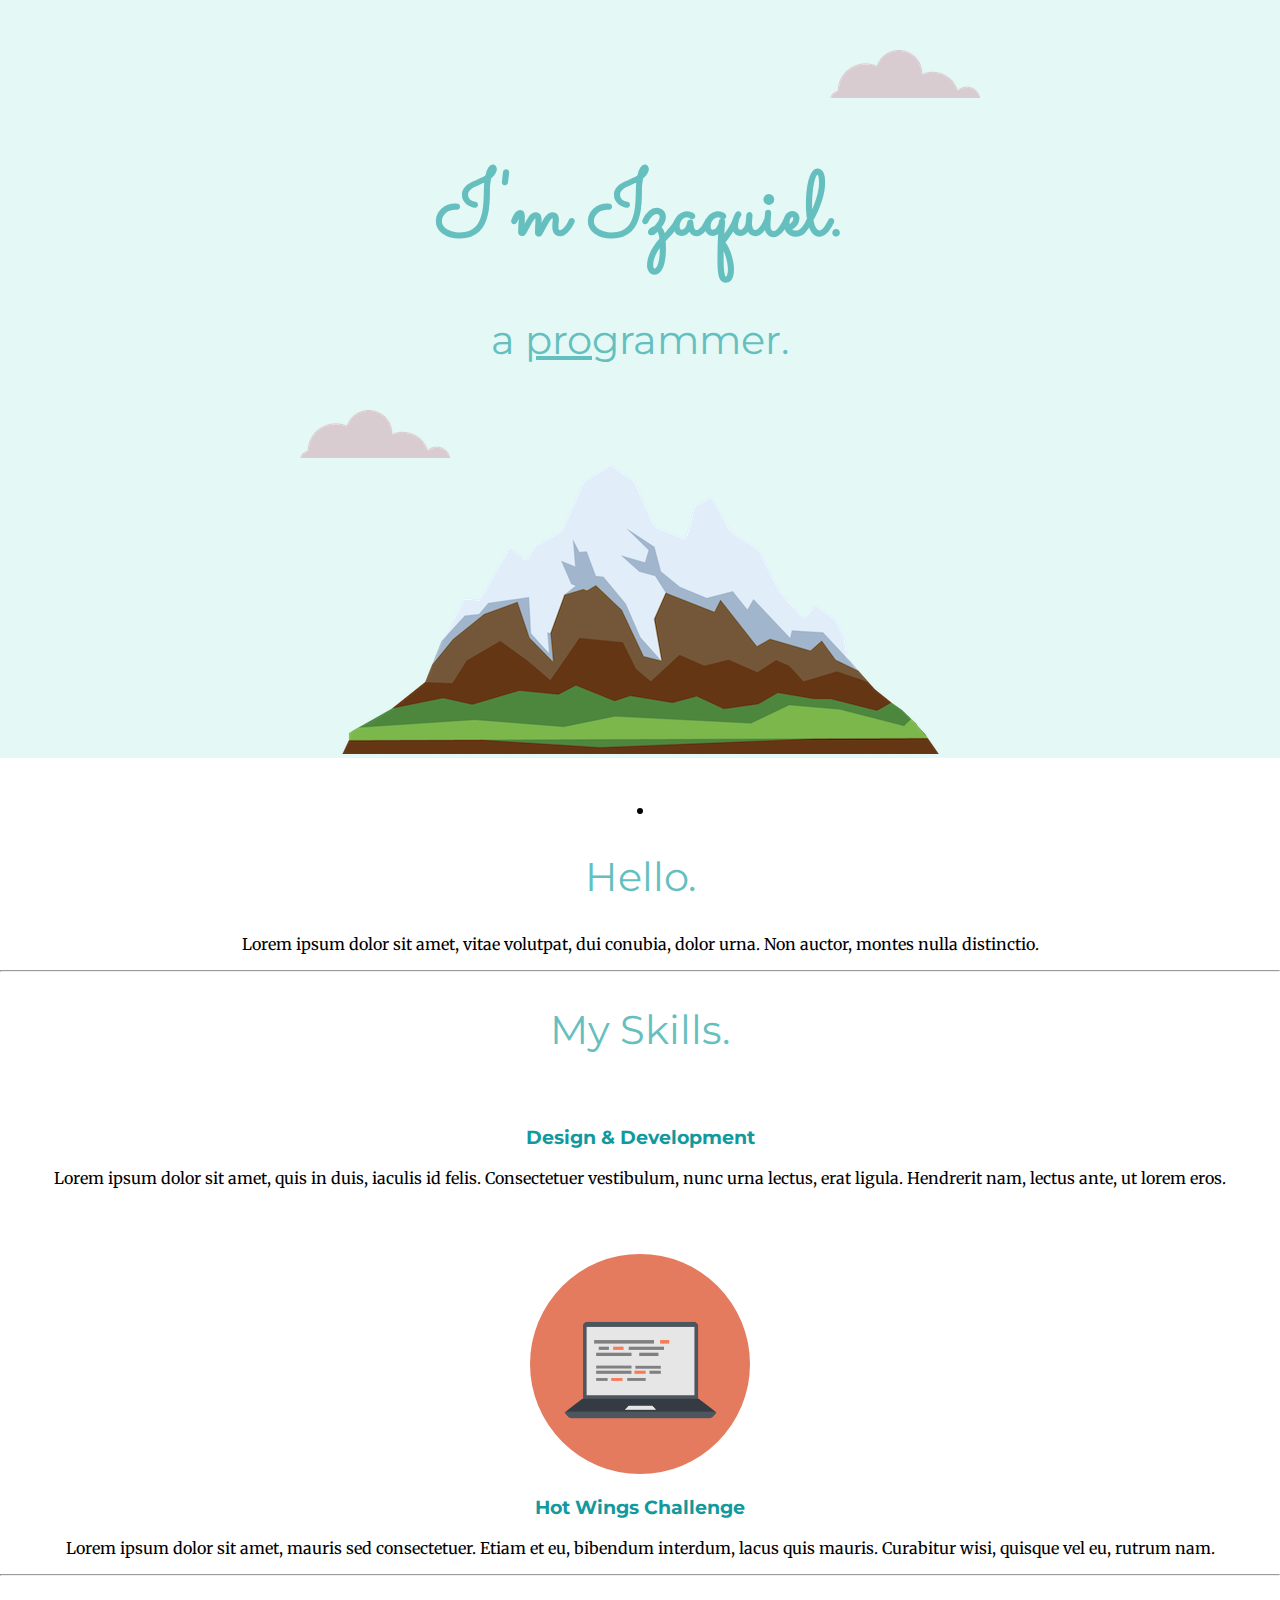
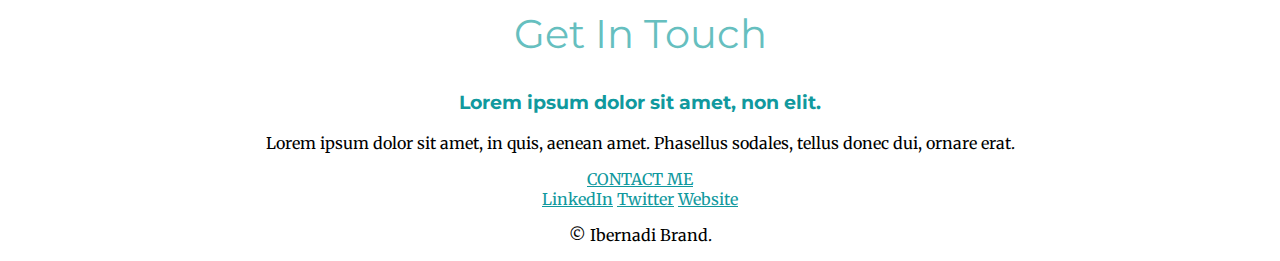
==== md02/index.html @ 8cca525f "Init Site" ====
<!DOCTYPE html>
<html>
  <head>
    <meta charset="utf-8" />
    <meta http-equiv="X-UA-Compatible" content="IE=edge" />
    <title>Ibernadi - Homepage</title>
    <meta name="viewport" content="width=device-width, initial-scale=1" />
    <link
      rel="stylesheet"
      type="text/css"
      media="screen"
      href="css/style.css"
    />
    <link rel="shortcut icon" href="assets/favicon.ico" type="image/x-icon" />
    <!--Google Fonts-->
    <link rel="preconnect" href="https://fonts.googleapis.com" />
    <link rel="preconnect" href="https://fonts.gstatic.com" crossorigin />
    <link
      href="https://fonts.googleapis.com/css2?family=Merriweather&family=Montserrat&family=Sacramento&display=swap"
      rel="stylesheet"
    />
  </head>
  <body>
    <div class="top-container">
      <img class="top-cloud" src="img/cloud.png" alt="cloud-img" />
      <h1>I'm Izaquiel.</h1>
      <h2>a <span class="pro">pro</span>grammer.</h2>
      <img class="bottom-cloud" src="img/cloud.png" alt="cloud-img" />
      <img src="img/mountain.png" alt="mountain-img" />
    </div>

    <div class="middle-container">
      <div class="profile">
        <img class="person-icon" src="https://cdn-icons.flaticon.com/png/512/4202/premium/4202831.png?token=exp=1652981895~hmac=01ef3ce1f56b2fc404fbbebffbe1e2b2" alt="">
        <h2>Hello.</h2>
        <p>Lorem ipsum dolor sit amet, vitae volutpat, dui conubia, dolor urna. Non auctor, montes nulla distinctio.</p>
      </div>
      <hr>
      <div class="skills">
        <h2>My Skills.</h2>
        <div class="skill-row">
          <img class="cat-icon" src="https://media2.giphy.com/media/JIX9t2j0ZTN9S/giphy.gif?cid=ecf05e47y3jc5ljdgrapr6mt3rcdwgdaj9sdy4opbumfoerl&rid=giphy.gif&ct=g" alt="">
          <h3>Design & Development</h3>
          <p>Lorem ipsum dolor sit amet, quis in duis, iaculis id felis. Consectetuer vestibulum, nunc urna lectus, erat ligula. Hendrerit nam, lectus ante, ut lorem eros.</p>
        </div>
        <div class="skill-row">
          <img class="computer-icon" src="img/computer.png" alt="">
          <h3>Hot Wings Challenge</h3>
          <p>Lorem ipsum dolor sit amet, mauris sed consectetuer. Etiam et eu, bibendum interdum, lacus quis mauris. Curabitur wisi, quisque vel eu, rutrum nam.</p>
        </div>
      </div>
      <hr>
      <div class="contact-me">
        <h2>Get In Touch</h2>
        <h3>Lorem ipsum dolor sit amet, non elit.</h3>
        <p>Lorem ipsum dolor sit amet, in quis, aenean amet. Phasellus sodales, tellus donec dui, ornare erat.</p>
        <a class="btn" href="mailto:izaquielbernadino@outlook.com">CONTACT ME</a>
      </div>
    </div>
    
    
    <div class="bottom-container">
      <a class="footer-link" href="https://www.linkedin.com/">LinkedIn</a>
      <a class="footer-link" href="https://twitter.com/">Twitter</a>
      <a class="footer-link" href="https://www.appbrewery.co/">Website</a>
      <p>© Ibernadi Brand.</p>
    </div>
    
  </body>
</html>
---- md02/css/style.css ----
body {
  margin: 0;
  text-align: center;
  font-family: "Merriweather", serif;
}

h1 {
  margin: 50px auto 0px auto;
  font-family: "Sacramento", cursive;
  font-size: 5.625em;
  color:  #66BFBF;
}

h2 {
  font-family: "Montserrat", sans-serif;
  font-weight: normal;
  font-size: 2.5rem;
  color: #66BFBF
}

h3 {
  font-family: "Montserrat", sans-serif;
  color:  #11999E;
}

a {
  color:  #11999E;
}


.top-container {
  background-color: #e4f9f5;
  position: relative;
  padding-top: 100px;
}

.pro {
  text-decoration: underline;
}

.init-text {
  font-family: "Montserrat", sans-serif;
  font-size: 1.6em;
}

.person-icon {
  margin-top: 50px;
  width: 220px;
  border-radius: 200px;
  border: 3px solid;
}

.cat-icon {
  width: 220px;
  border-radius: 200px;
}

.computer-icon {
  margin-top: 50px;
  width: 220px;
  border-radius: 200px;
}

.middle-container {

}

.bottom-container {

}

.top-cloud {
  position: absolute;
  right: 300px;
  top: 50px;
}

.bottom-cloud {
  position: absolute;
  left: 300px;
  bottom: 300px;
}
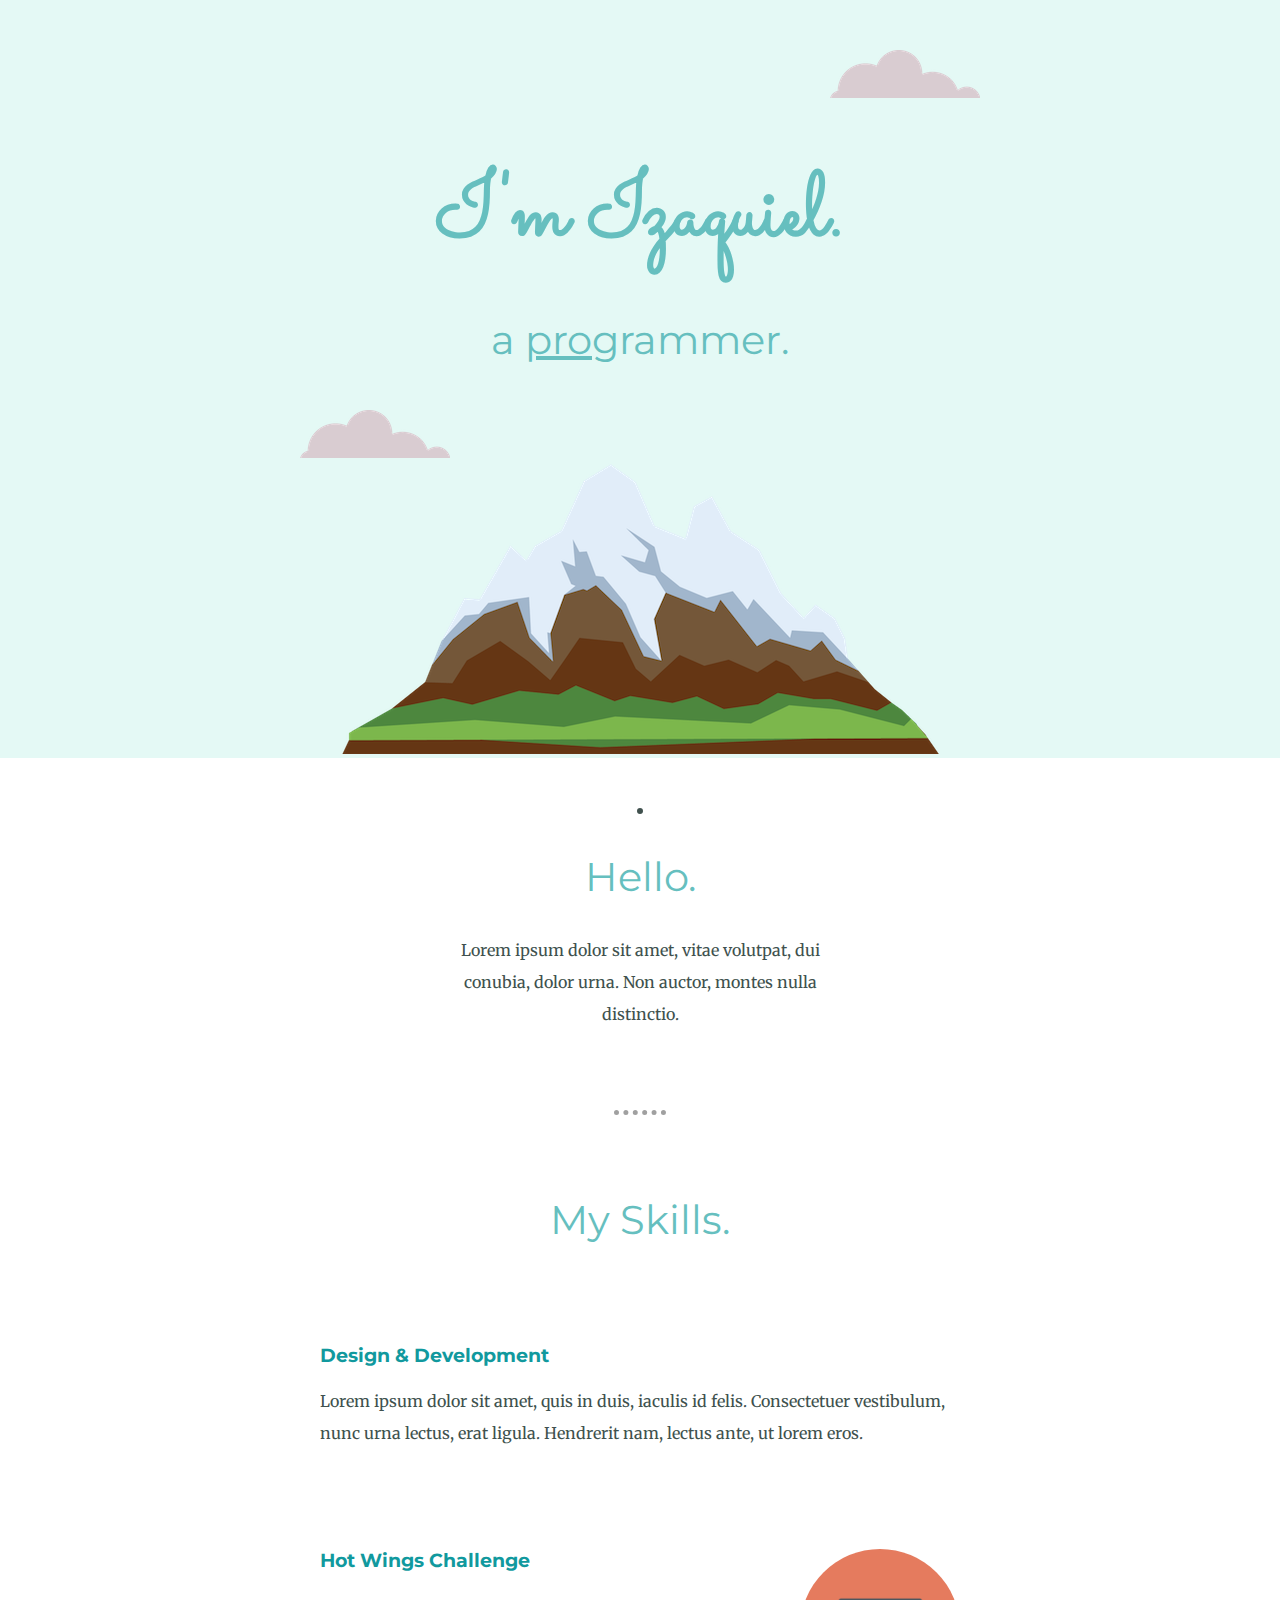
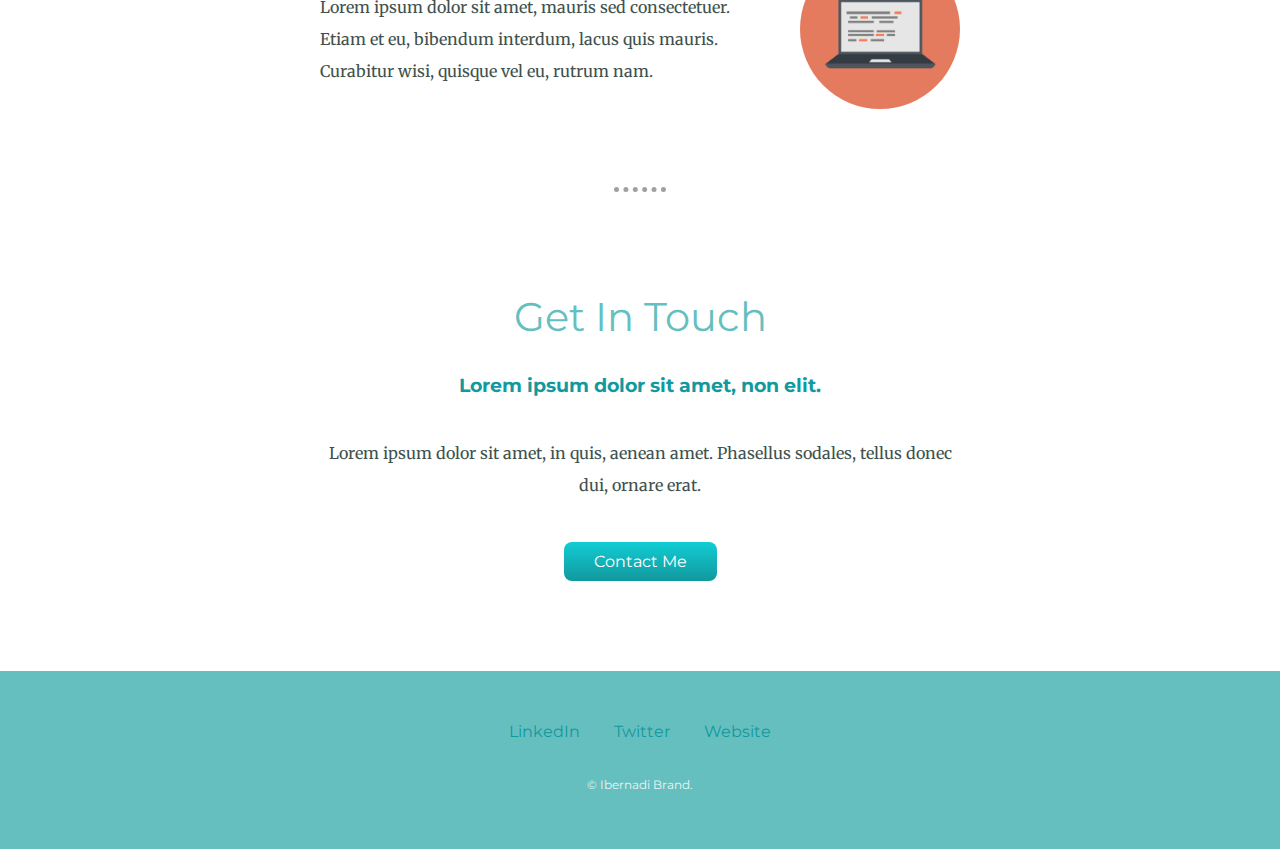
==== commit 401b9624: "Deploy Site" ====
--- a/md02/index.html
+++ b/md02/index.html
@@ -46,15 +46,16 @@
         <div class="skill-row">
           <img class="computer-icon" src="img/computer.png" alt="">
           <h3>Hot Wings Challenge</h3>
-          <p>Lorem ipsum dolor sit amet, mauris sed consectetuer. Etiam et eu, bibendum interdum, lacus quis mauris. Curabitur wisi, quisque vel eu, rutrum nam.</p>
+          <p>Lorem ipsum dolor sit amet, mauris sed consectetuer. Etiam et eu, bibendum interdum, lacus quis mauris. Curabitur wisi, quisque vel eu, rutrum nam.
+          </p>
         </div>
       </div>
       <hr>
       <div class="contact-me">
         <h2>Get In Touch</h2>
         <h3>Lorem ipsum dolor sit amet, non elit.</h3>
-        <p>Lorem ipsum dolor sit amet, in quis, aenean amet. Phasellus sodales, tellus donec dui, ornare erat.</p>
-        <a class="btn" href="mailto:izaquielbernadino@outlook.com">CONTACT ME</a>
+        <p class="text-contact">Lorem ipsum dolor sit amet, in quis, aenean amet. Phasellus sodales, tellus donec dui, ornare erat.</p>
+        <a class="btn" href="mailto:izaquielbernadino@outlook.com">Contact Me</a>
       </div>
     </div>
     
@@ -63,7 +64,7 @@
       <a class="footer-link" href="https://www.linkedin.com/">LinkedIn</a>
       <a class="footer-link" href="https://twitter.com/">Twitter</a>
       <a class="footer-link" href="https://www.appbrewery.co/">Website</a>
-      <p>© Ibernadi Brand.</p>
+      <p class="brand-info">© Ibernadi Brand.</p>
     </div>
     
   </body>
--- a/md02/css/style.css
+++ b/md02/css/style.css
@@ -2,31 +2,50 @@
   margin: 0;
   text-align: center;
   font-family: "Merriweather", serif;
+  color: #40514E;
 }
 
 h1 {
   margin: 50px auto 0px auto;
   font-family: "Sacramento", cursive;
   font-size: 5.625em;
-  color:  #66BFBF;
+  color: #66bfbf;
 }
 
 h2 {
   font-family: "Montserrat", sans-serif;
   font-weight: normal;
   font-size: 2.5rem;
-  color: #66BFBF
+  color: #66bfbf;
 }
 
 h3 {
   font-family: "Montserrat", sans-serif;
-  color:  #11999E;
+  color: #11999e;
 }
 
 a {
-  color:  #11999E;
+  font-family: "Montserrat", sans-serif;
+  color: #11999e;
+  text-decoration: none;
+  margin: 15px;
 }
 
+a:hover {
+  color: #EAF6F6;
+}
+
+hr {
+  border-style: dotted none none none;
+  border-color: #a0a0a0;
+  border-width: 5px;
+  width: 4%;
+  margin: 80px auto 80px auto;
+}
+
+p {
+  line-height: 2;
+}
 
 .top-container {
   background-color: #e4f9f5;
@@ -34,13 +53,30 @@
   padding-top: 100px;
 }
 
+.init-text {
+  font-family: "Montserrat", sans-serif;
+  font-size: 1.6em;
+}
+
+.profile {
+  width: 30%;
+  margin: auto;
+}
+
+.top-cloud {
+  position: absolute;
+  right: 300px;
+  top: 50px;
+}
+
 .pro {
   text-decoration: underline;
 }
 
-.init-text {
-  font-family: "Montserrat", sans-serif;
-  font-size: 1.6em;
+.bottom-cloud {
+  position: absolute;
+  left: 300px;
+  bottom: 300px;
 }
 
 .person-icon {
@@ -51,32 +87,68 @@
 }
 
 .cat-icon {
-  width: 220px;
+  width: 25%;
   border-radius: 200px;
+  float: left;
+  margin-right: 30px;
 }
 
 .computer-icon {
-  margin-top: 50px;
-  width: 220px;
+  width: 25%;
   border-radius: 200px;
+  float: right;
+  margin-left: 30px;
 }
 
-.middle-container {
+.skill-row {
+  margin: 100px auto 100px auto;
+  text-align: left;
+  width: 50%;
+}
+
+.contact-me {
+  width: 50%;
+  margin: 100px auto 100px auto;
+}
+
+.text-contact {
+  margin: 40px 0 50px 0;
+}
+
+.btn {
+  border-radius: 8px;
+  background-image: linear-gradient(#11cdd4, #11999e);
+  padding: 10px 30px;
+  text-decoration: none;
+  color: white;
+}
+
+.btn:hover {
+  border-radius: 8px;
+  background-image: linear-gradient(#30e3cb, #2bc4ad);
+  padding: 10px 30px;
+  text-decoration: none;
+  color: white;
+}
+
+.footer-link {
+
+}
+
+.footer-link:hover {
+  text-decoration: none;
+  margin: 15px;
 
 }
 
 .bottom-container {
-
+  background-color: #66bfbf;
+  padding: 50px 0px 20px;
 }
 
-.top-cloud {
-  position: absolute;
-  right: 300px;
-  top: 50px;
-}
-
-.bottom-cloud {
-  position: absolute;
-  left: 300px;
-  bottom: 300px;
-}
+.brand-info {
+  color: #EAF6F6;
+  font-size: 0.75rem;
+  font-family: "Montserrat", sans-serif;
+  padding: 20px 0px;
+}